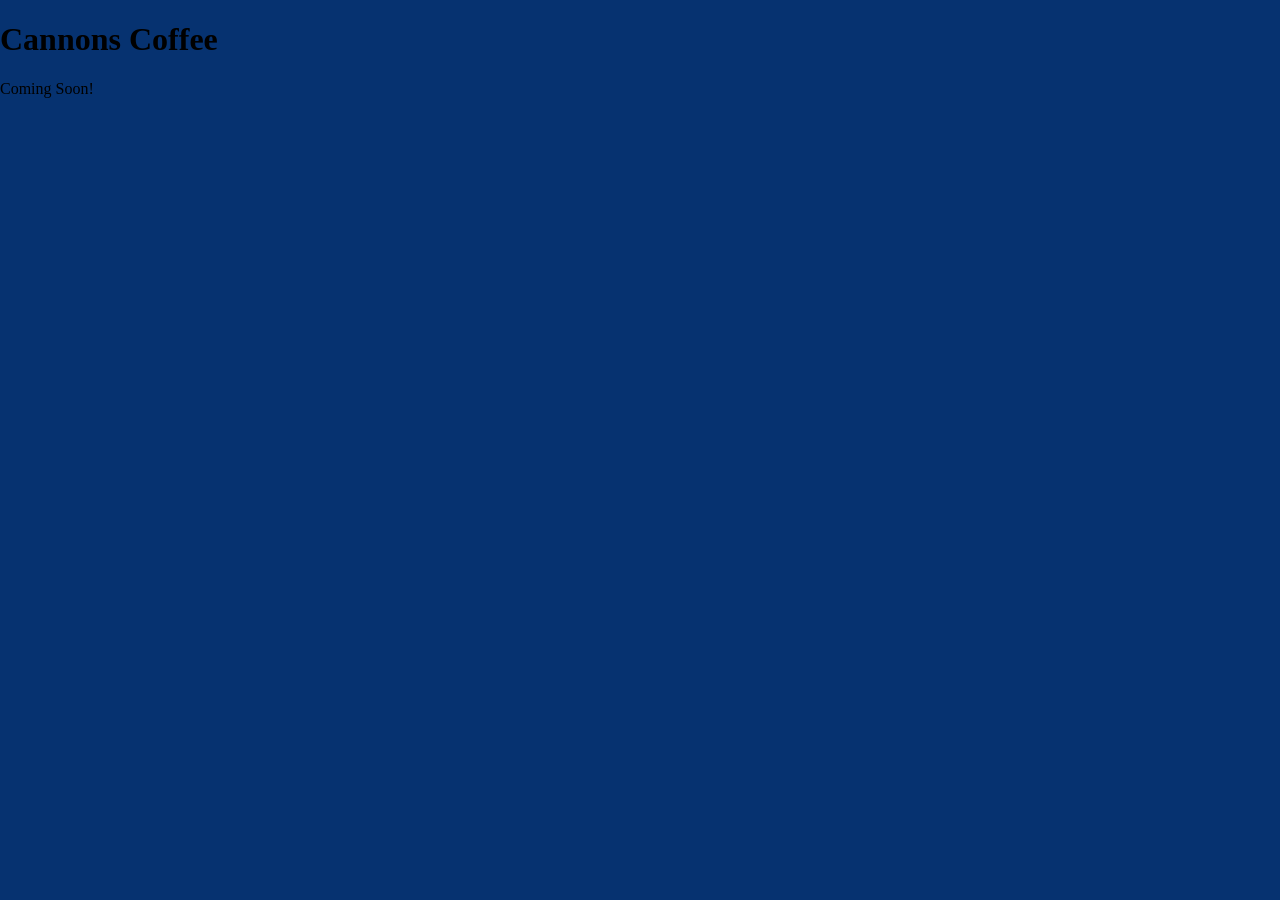
==== index.html @ d7ce9a8b "initial commit" ====
<!DOCTYPE html>
<html lang="en">
<head>
    <meta charset="UTF-8">
    <meta name="viewport" content="width=device-width, initial-scale=1.0">
    <title>Document</title>
    <link rel="stylesheet" href="css/style.css">
</head>
<body>
    <header>
        <h1>Cannons Coffee</h1>
    </header>
    <main>
        <p>Coming Soon!</p>
    </main>
    <footer>
    </footer>
</body>
</html>
---- css/style.css ----
/* BASIC FORMATTING */
html {
  box-sizing: border-box;
}
*,
*:before,
*:after {
  box-sizing: inherit;
}

body {
  color: black;
  background-color: #063270;
  margin: 0;
  padding: 0;
}
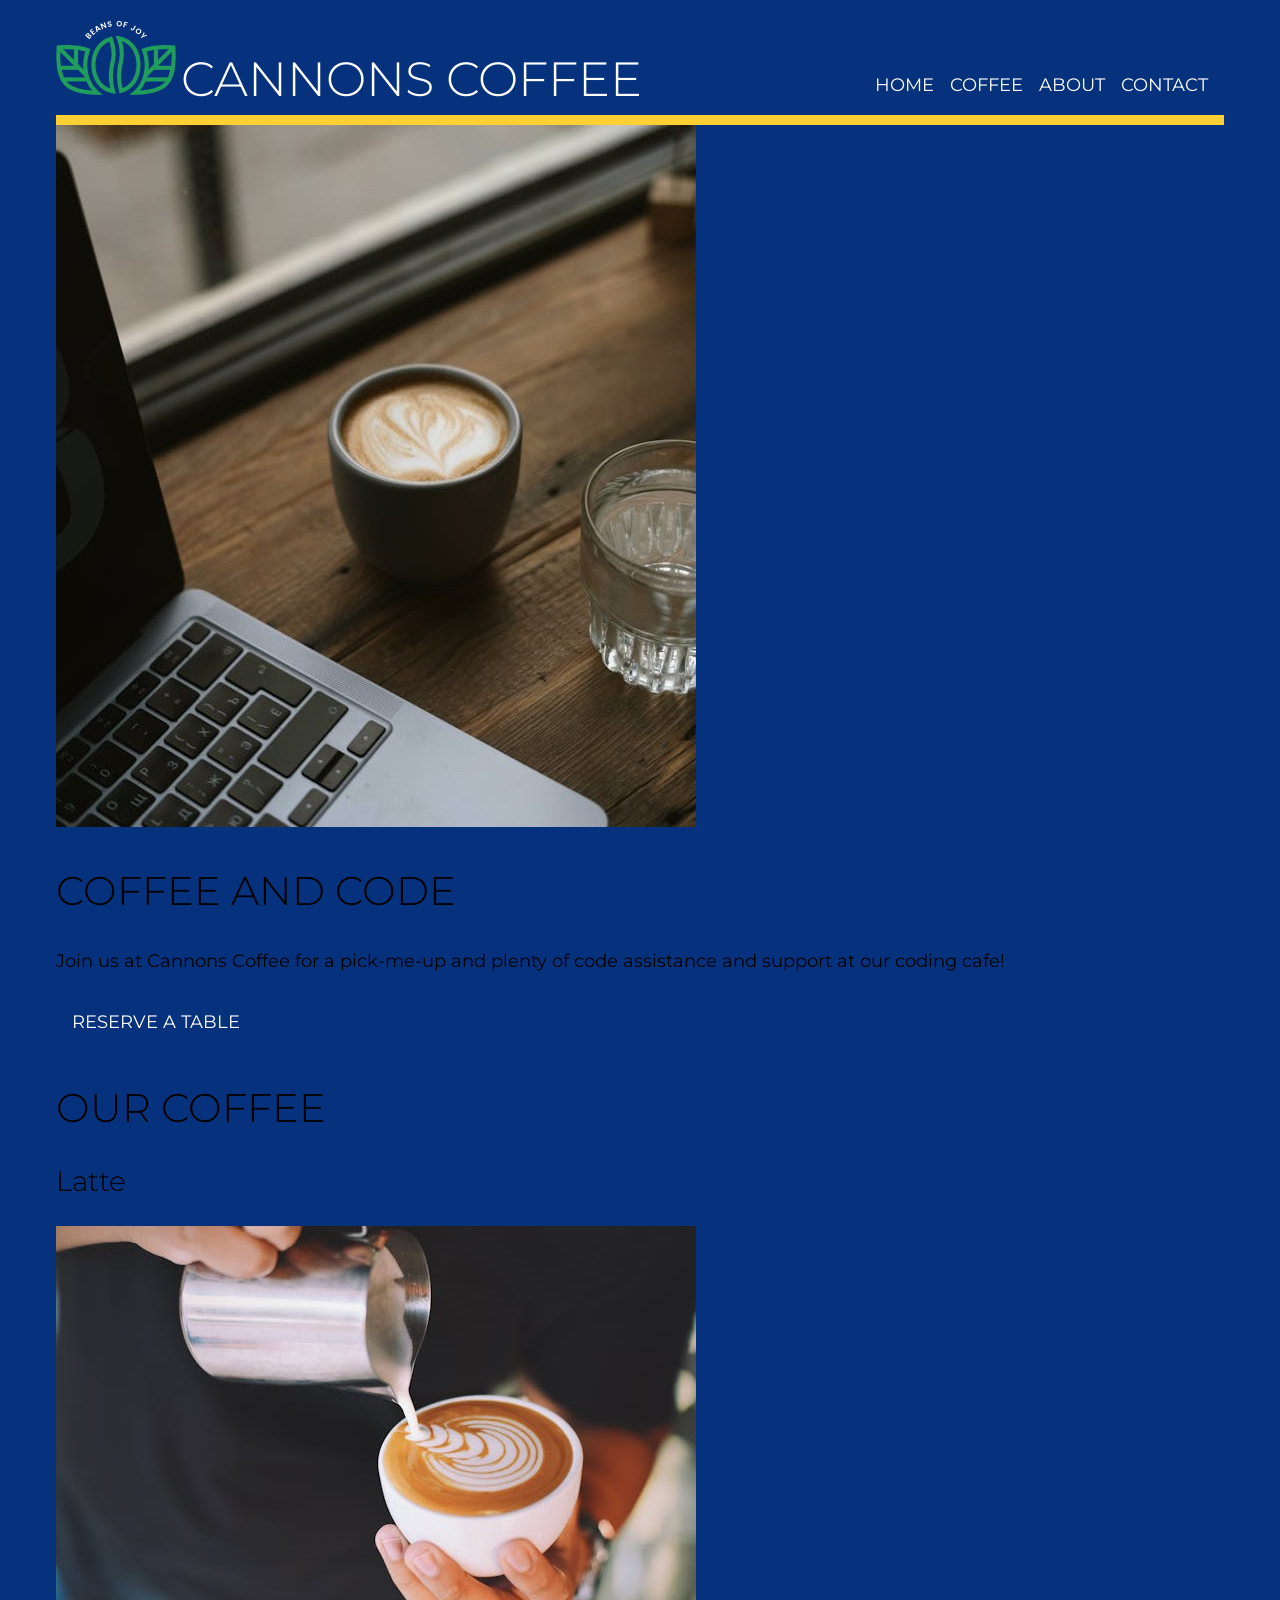
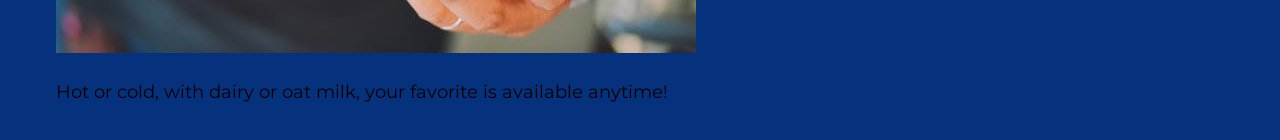
==== commit d05d80e0: "finished header css and html formats" ====
--- a/index.html
+++ b/index.html
@@ -1,19 +1,59 @@
 <!DOCTYPE html>
 <html lang="en">
+    
 <head>
-    <meta charset="UTF-8">
-    <meta name="viewport" content="width=device-width, initial-scale=1.0">
     <title>Document</title>
     <link rel="stylesheet" href="css/style.css">
 </head>
+
 <body>
+    <div class="container">
+
     <header>
-        <h1>Cannons Coffee</h1>
+        <div class="logo">
+            <img src="images/logo-nav.png" alt="Cannons Coffee Logo, Beans of Joy">
+                    
+        <h1>CANNONS COFFEE</h1> 
+        </div>
+        <nav>
+            <ul>
+                <li><a href="index.html">Home</a></li>
+                <li><a href="latte.html">Coffee</a></li>
+                <li><a href="https://www.starbucks.com" target="_blank">About</a></li>
+                <li><a href="mailto:escarletmaca@gmail.com" target="_blank">Contact</a></li>
+            </ul>
+        </nav>
+        
     </header>
+
     <main>
-        <p>Coming Soon!</p>
+        <div class="grid1">
+            <img src="images/coffee-computer.jpg" alt="coffee-computer"/>
+        <h2>COFFEE AND CODE</h2>
+        <p>Join us at Cannons Coffee for a pick-me-up and plenty of code assistance and support at our coding cafe! </p>
+        <p><a href="" target="_blank" class="button">RESERVE A TABLE</a></p>
+        </div>
+
+    <h2>OUR COFFEE</h2>
+    <div class="grid2">
+        <div class="cards">
+            <h3>Latte</h3>
+            <img src="images/latte.jpg" alt="coffee-latte"/>
+            <p>Hot or cold, with dairy or oat milk, your favorite is available anytime!</p>
+
+
+
+
+        </div>
+    </div>
+
     </main>
+
     <footer>
     </footer>
+
+    </div>
+
 </body>
+
 </html>
--- a/css/style.css
+++ b/css/style.css
@@ -1,7 +1,21 @@
+@import url('https://fonts.googleapis.com/css2?family=Montserrat:ital,wght@0,100..900;1,100..900&display=swap');
+
+:root {
+  --black: #000000;
+  --catalina: #06327d;
+  --bluetiful: #2b70e4;
+  --vegan: #209d5c;
+  --sunglow: #ffd034;
+  --white: #ffffff;
+  --lightblue: #cadbf8;
+  --font: montserrat;
+}
+
 /* BASIC FORMATTING */
 html {
   box-sizing: border-box;
 }
+
 *,
 *:before,
 *:after {
@@ -9,8 +23,110 @@
 }
 
 body {
+  font-family: var(--font);
+  font-size: 1.125rem;
+  line-height: 1.5;
   color: black;
-  background-color: #063270;
+  background-color: var(--catalina);
   margin: 0;
   padding: 0;
 }
+
+.container {
+  max-width: 1200px;
+  margin: 0 auto;
+  padding: 1rem;
+}
+
+h1 {
+  font-size: 3rem;
+  line-height: 1.1667;
+  font-weight: 300;
+  text-transform: uppercase;
+  margin: 0;
+}
+
+h2 {
+  font-size: 2.5rem;
+  line-height: 1.1667;
+  font-weight: 300;
+  text-transform: uppercase;
+
+}
+
+h3 {
+  font-size: 1.75rem;
+  line-height: 1.1667;
+  font-weight: 300;
+}
+
+.button {
+  display: inline-block;
+  padding: 1rem;
+  border-radius: 20px;
+  text-decoration: none;
+  background-color: var(--catalina);
+  color: var(--white)
+}
+
+nav {
+  padding-top: 0;
+}
+
+nav a {
+  text-decoration: none;
+  text-transform: uppercase;
+  color: var(--white);
+
+}
+
+nav ul {
+  list-style-type: none;
+  padding: 1rem;
+  margin: 0;
+  display: flex;
+  flex-flow: row wrap;
+  gap: 1rem;
+  margin-top: 2.5rem;
+}
+
+header {
+  text-align: center;
+  border-bottom: 10px solid #ffd034;
+
+  display: flex;
+  justify-content: center;
+  flex-flow: row wrap;
+
+}
+
+h1 {
+  color: var(--white);
+  display: inline;
+
+}
+
+
+@media (min-width: 650px) {
+  header {
+    justify-content: center;
+
+  }
+
+  nav ul {
+    justify-content: space-between;
+  }
+
+}
+
+@media (min-width: 1000px) {
+  header {
+    justify-content: space-between;
+  }
+
+  nav ul {
+    justify-content: space-between;
+  }
+
+
+}
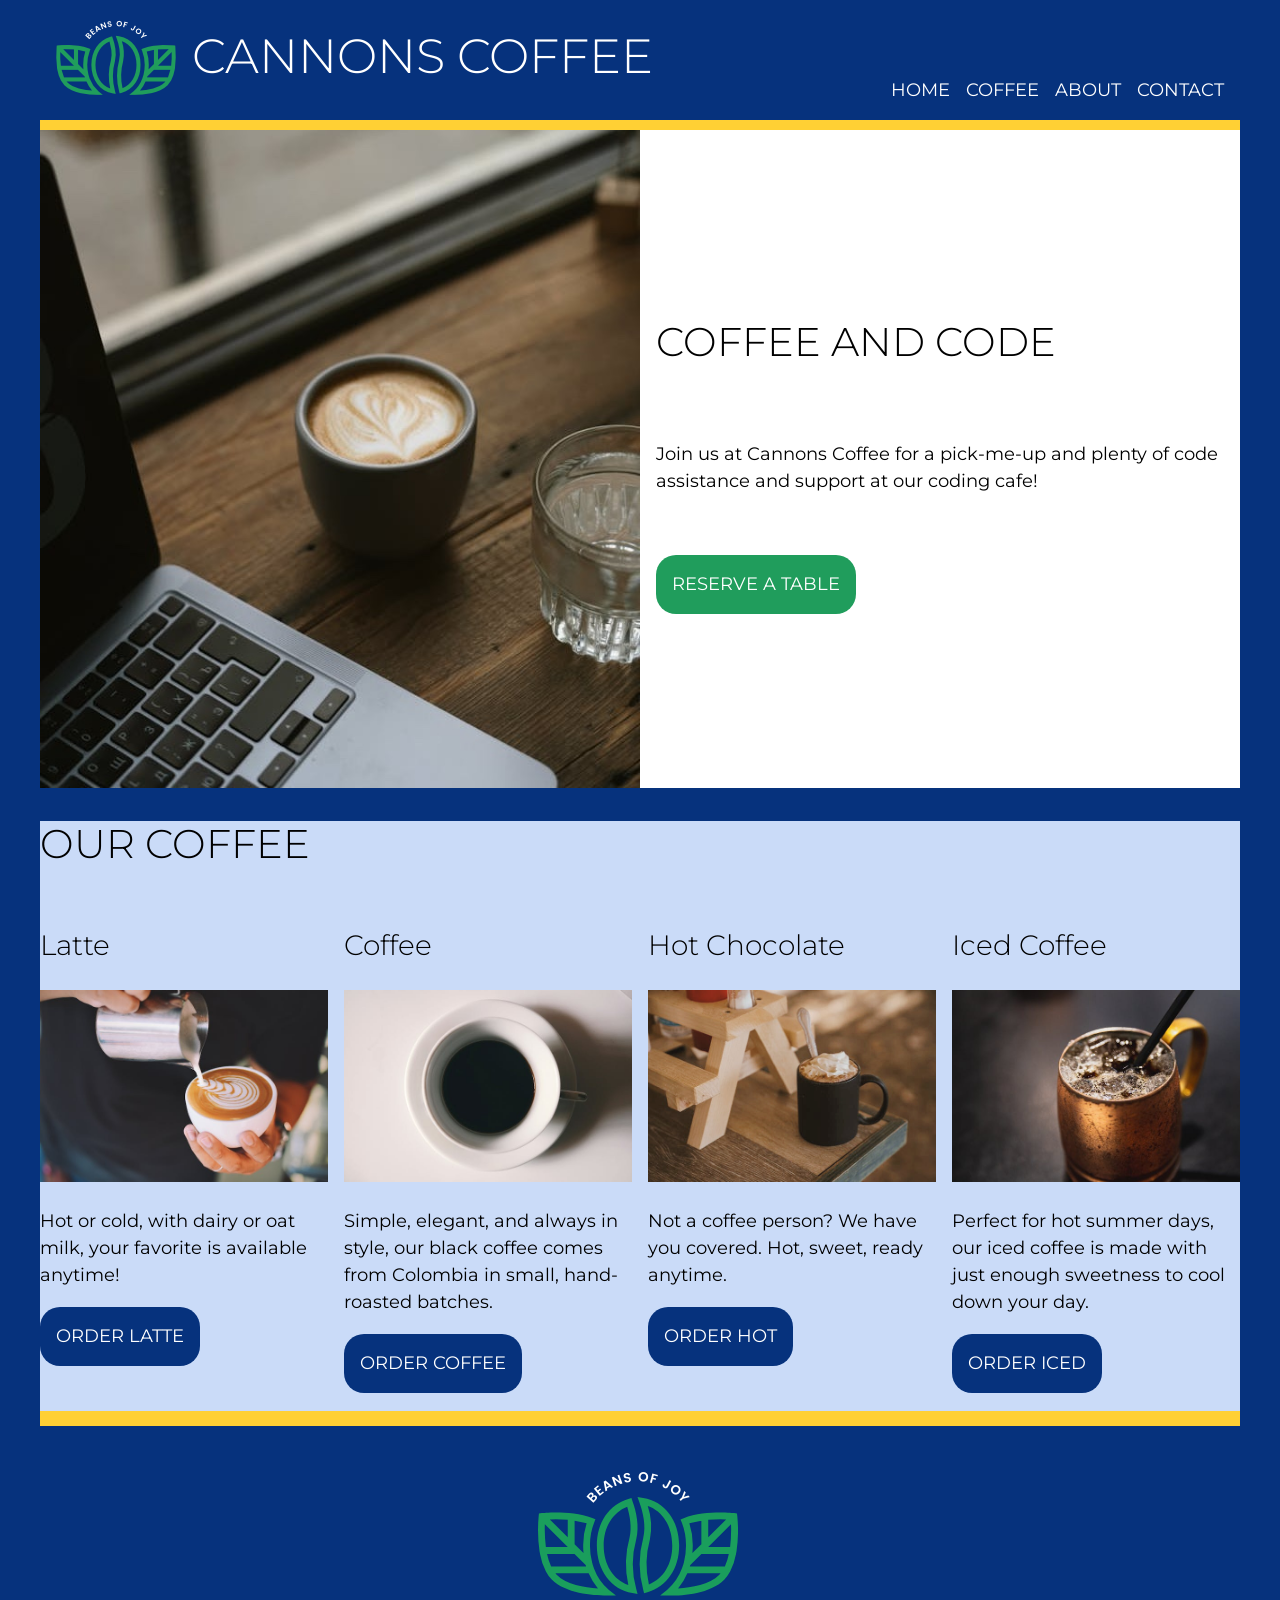
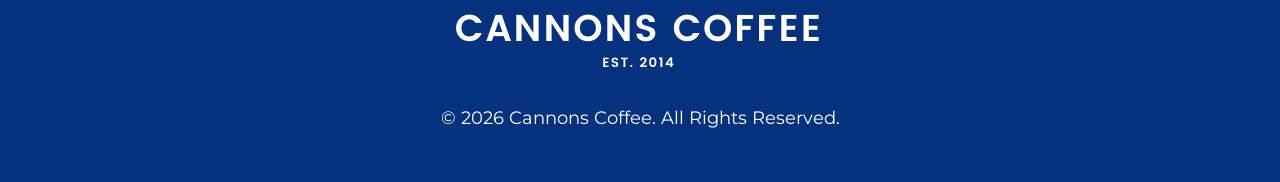
==== commit 6742c0aa: "added second page for the site, coded on css and html" ====
--- a/index.html
+++ b/index.html
@@ -28,20 +28,44 @@
 
     <main>
         <div class="grid1">
-            <img src="images/coffee-computer.jpg" alt="coffee-computer"/>
-        <h2>COFFEE AND CODE</h2>
+            <img src="images/coffee-computer.jpg" alt="Laptop with a cup of coffee and a glass of water"/>
+            <div class="gridtext">
+        <h2>coffee and code</h2>
         <p>Join us at Cannons Coffee for a pick-me-up and plenty of code assistance and support at our coding cafe! </p>
-        <p><a href="" target="_blank" class="button">RESERVE A TABLE</a></p>
+        <p><a href="https://www.google.com/?zx=1784225385060" target="_blank" class="button">RESERVE A TABLE</a></p>
         </div>
+</div>
+    <div class="grid2">
+        <h2>OUR COFFEE</h2>
+        <div class="cards">
 
-    <h2>OUR COFFEE</h2>
-    <div class="grid2">
-        <div class="cards">
+        <div class="card1">
             <h3>Latte</h3>
             <img src="images/latte.jpg" alt="coffee-latte"/>
             <p>Hot or cold, with dairy or oat milk, your favorite is available anytime!</p>
+            <p><a href="latte.html" target="_blank" class="button2">order latte</a></p>
+            </div>
 
+            <div class="card2">
+         <h3>Coffee</h3> 
+         <img src="images/coffee.jpg" alt="coffe in a cup"/>
+         <p>Simple, elegant, and always in style, our black coffee comes from Colombia in small, hand-roasted batches.</p>
+         <p><a href="https://www.google.com/?zx=1784225385060" target="_blank" class="button2">order coffee</a></p>
+            </div>
 
+            <div class="card3">
+         <h3>Hot Chocolate</h3>
+         <img src="images/hotchoc.jpg" alt="Hot chocolate in a cup with whipped cream"/>
+         <p>Not a coffee person? We have you covered. Hot, sweet, ready anytime.</p> 
+         <p><a href="https://www.google.com/?zx=1784225385060" target="_blank" class="button2">order hot</a></p>
+         </div>
+
+         <div class="card4">
+         <h3>Iced Coffee</h3>
+         <img src="images/iced.jpg" alt="Iced Coffee in a mug with straw"/>
+         <p>Perfect for hot summer days, our iced coffee is made with just enough sweetness to cool down your day.</p>
+        <p><a href="https://www.google.com/?zx=1784225385060" target="_blank" class="button2">order Iced</a></p>
+        </div>
 
 
         </div>
@@ -50,6 +74,8 @@
     </main>
 
     <footer>
+        <img src="images/logo-footer.png" alt="Beans of Joy! Est. 2014">
+        <p>&copy; 2026 Cannons Coffee. All Rights Reserved.</p>
     </footer>
 
     </div>
--- a/css/style.css
+++ b/css/style.css
@@ -35,7 +35,7 @@
 .container {
   max-width: 1200px;
   margin: 0 auto;
-  padding: 1rem;
+  padding: 0rem;
 }
 
 h1 {
@@ -65,12 +65,12 @@
   padding: 1rem;
   border-radius: 20px;
   text-decoration: none;
-  background-color: var(--catalina);
+  background-color: var(--vegan);
   color: var(--white)
 }
 
 nav {
-  padding-top: 0;
+  padding-top: 2rem;
 }
 
 nav a {
@@ -87,7 +87,7 @@
   display: flex;
   flex-flow: row wrap;
   gap: 1rem;
-  margin-top: 2.5rem;
+  margin-top: 1.5rem;
 }
 
 header {
@@ -97,6 +97,7 @@
   display: flex;
   justify-content: center;
   flex-flow: row wrap;
+  align-items: baseline;
 
 }
 
@@ -106,18 +107,105 @@
 
 }
 
+.grid1 {
+  display: grid;
+  grid-template-columns: 1fr 1fr;
+  background-color: var(--white);
+  width: 100%;
+  align-items: center;
+}
+
+img {
+  max-width: 100%;
+
+}
+
+.grid2 {
+  background-color: var(--lightblue);
+}
+
+.gridtext{
+  display: flex;
+  flex-direction: column;
+  justify-content: center;
+  gap: 1.5rem;
+  padding: 1rem;
+  align-items: flex-start;
+}
+.cards{
+  display: grid;
+  grid-template-columns: 1fr;
+  gap: 1rem;
+}
+.button2 {
+  display: inline-block;
+  padding: 1rem;
+  border-radius: 20px;
+  text-decoration: none;
+  background-color: var(--catalina);
+  color: var(--white);
+  text-transform: uppercase;
+}
+
+footer {
+  background-color: var(--catalina);
+  color: #ffffff;
+  text-align: center;
+  padding: 2rem 0;
+  border-top: 15px solid #ffd034;
+}
+
+.logo {
+  align-items: center;
+  padding: 1rem;
+  gap: 0.5;
+  
+}
+
+.buttonpage2 {
+  background-color: var(--vegan);
+  display: inline-block;
+  padding: 0.5rem;
+  border-radius: 20px;
+  text-decoration: none;
+
+}
+
+.lattegrid {
+  display: grid;
+  grid-template-columns: 1fr 1fr;
+  background-color: var(--white);
+  width: 100%;
+
+}
+.lattepageimg, .latte-text {
+display: flex;
+flex-direction: column;
+justify-content: center;
+gap: 1rem;
+padding: 1rem;
+align-items: flex-start;
+text-align: left;
+}
 
 @media (min-width: 650px) {
   header {
     justify-content: center;
 
   }
+.cards {
+  grid-template-columns: 1fr 1fr;
+  grid-template-rows: 1fr 1fr;
+}
 
   nav ul {
     justify-content: space-between;
   }
-
-}
+.card1 {
+  grid-column: 1/2;
+}
+}
+
 
 @media (min-width: 1000px) {
   header {
@@ -127,6 +215,18 @@
   nav ul {
     justify-content: space-between;
   }
-
-
+.cards {
+  grid-template-columns: 1fr 1fr 1fr 1fr;
+  grid-template-rows: 1fr;
+}
+.logo {
+  display: flex;
+  align-items: center;  
+  justify-content: flex-start;
+  gap: 1rem;
+  
+}
+.logo img {
+  display: block;
+}
 }
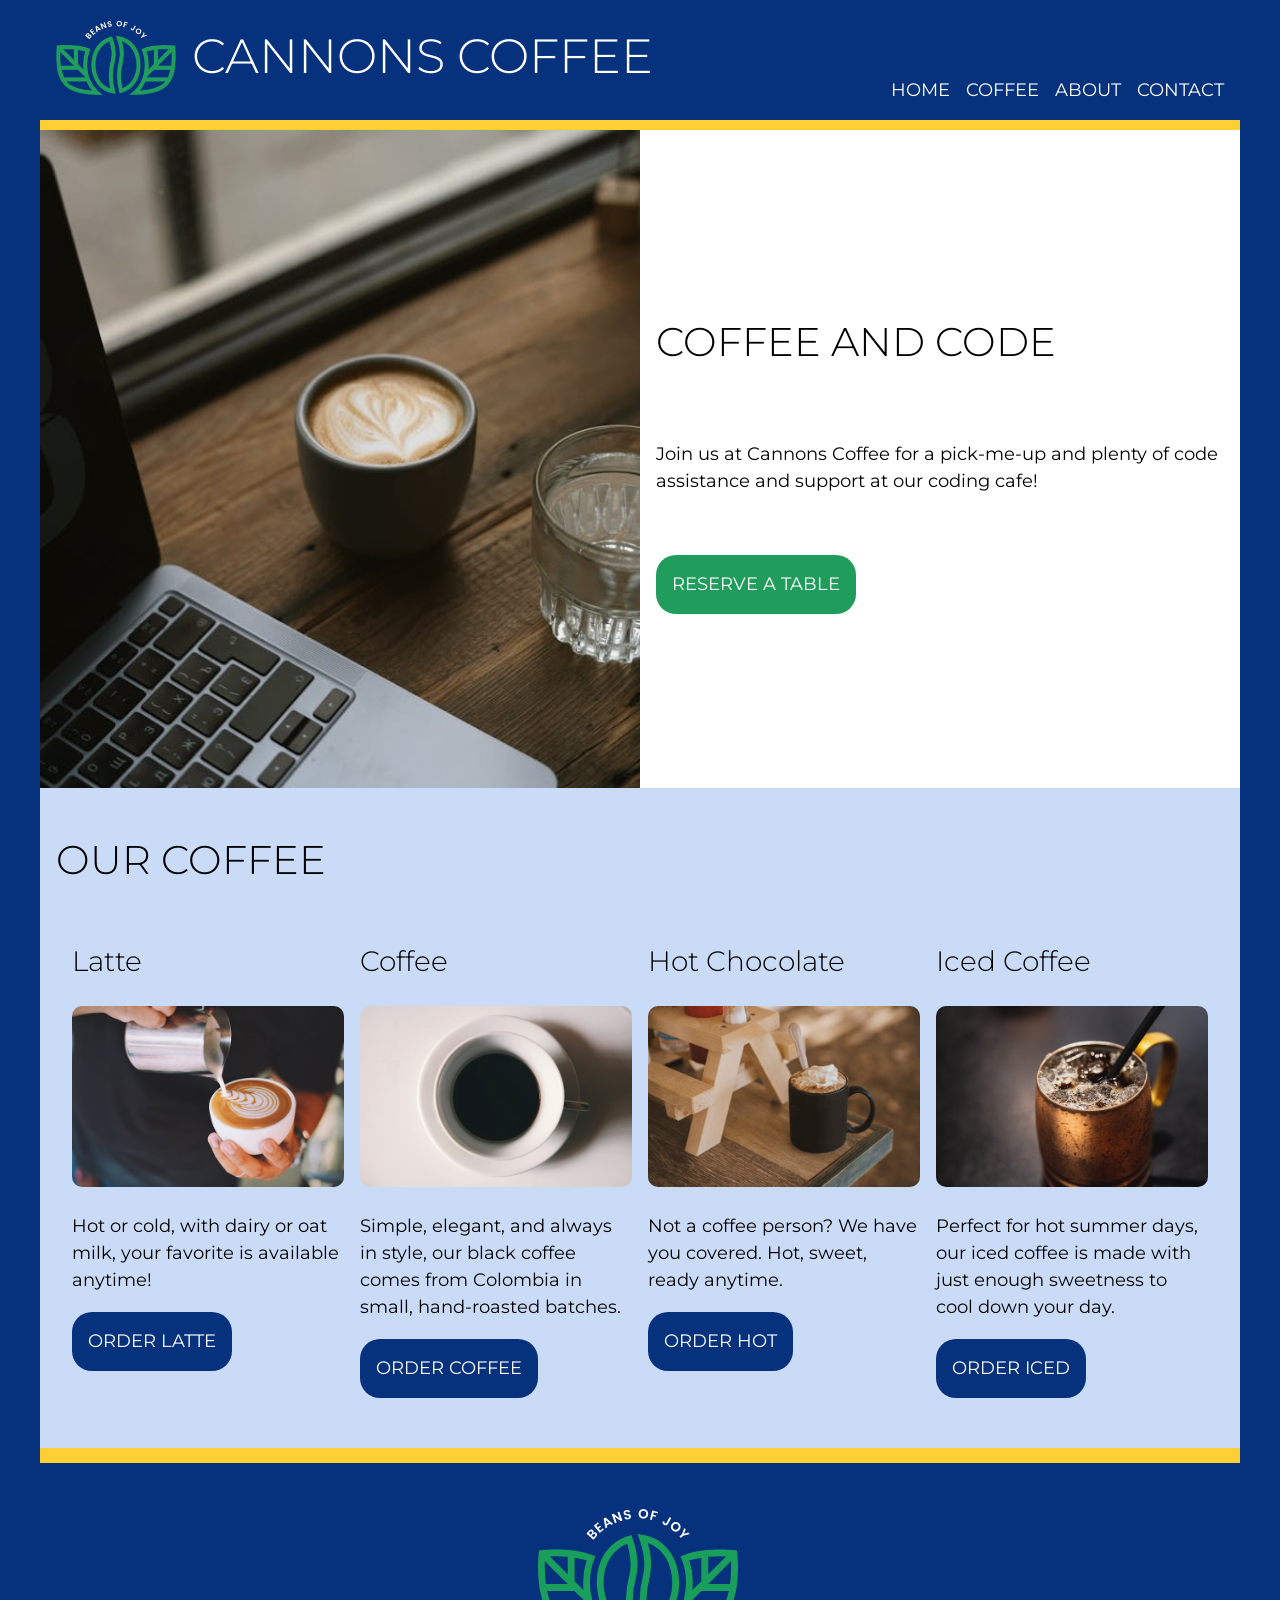
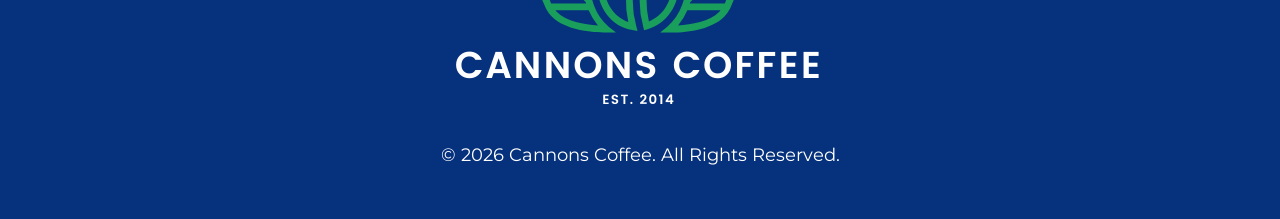
==== commit 3a0745c4: "added html5" ====
--- a/index.html
+++ b/index.html
@@ -2,6 +2,8 @@
 <html lang="en">
     
 <head>
+    <meta charset="UTF-8">
+    <meta name="viewport" content="width=device-width, initial-scale=1.0">
     <title>Document</title>
     <link rel="stylesheet" href="css/style.css">
 </head>
@@ -82,4 +84,4 @@
 
 </body>
 
-</html>+</html>
--- a/css/style.css
+++ b/css/style.css
@@ -120,8 +120,13 @@
 
 }
 
+.cards img {
+  border-radius: 10px;
+}
+
 .grid2 {
   background-color: var(--lightblue);
+  padding: 1rem;
 }
 
 .gridtext{
@@ -136,6 +141,7 @@
   display: grid;
   grid-template-columns: 1fr;
   gap: 1rem;
+  margin: 1rem;
 }
 .button2 {
   display: inline-block;
@@ -168,6 +174,7 @@
   padding: 0.5rem;
   border-radius: 20px;
   text-decoration: none;
+  color: var(--white)
 
 }
 
@@ -175,17 +182,12 @@
   display: grid;
   grid-template-columns: 1fr 1fr;
   background-color: var(--white);
-  width: 100%;
-
-}
-.lattepageimg, .latte-text {
-display: flex;
-flex-direction: column;
-justify-content: center;
-gap: 1rem;
-padding: 1rem;
-align-items: flex-start;
-text-align: left;
+  max-width: 100%;
+  gap: 1rem;
+  /* padding: 0%; */
+  align-items: center;
+  justify-content: center;
+
 }
 
 @media (min-width: 650px) {
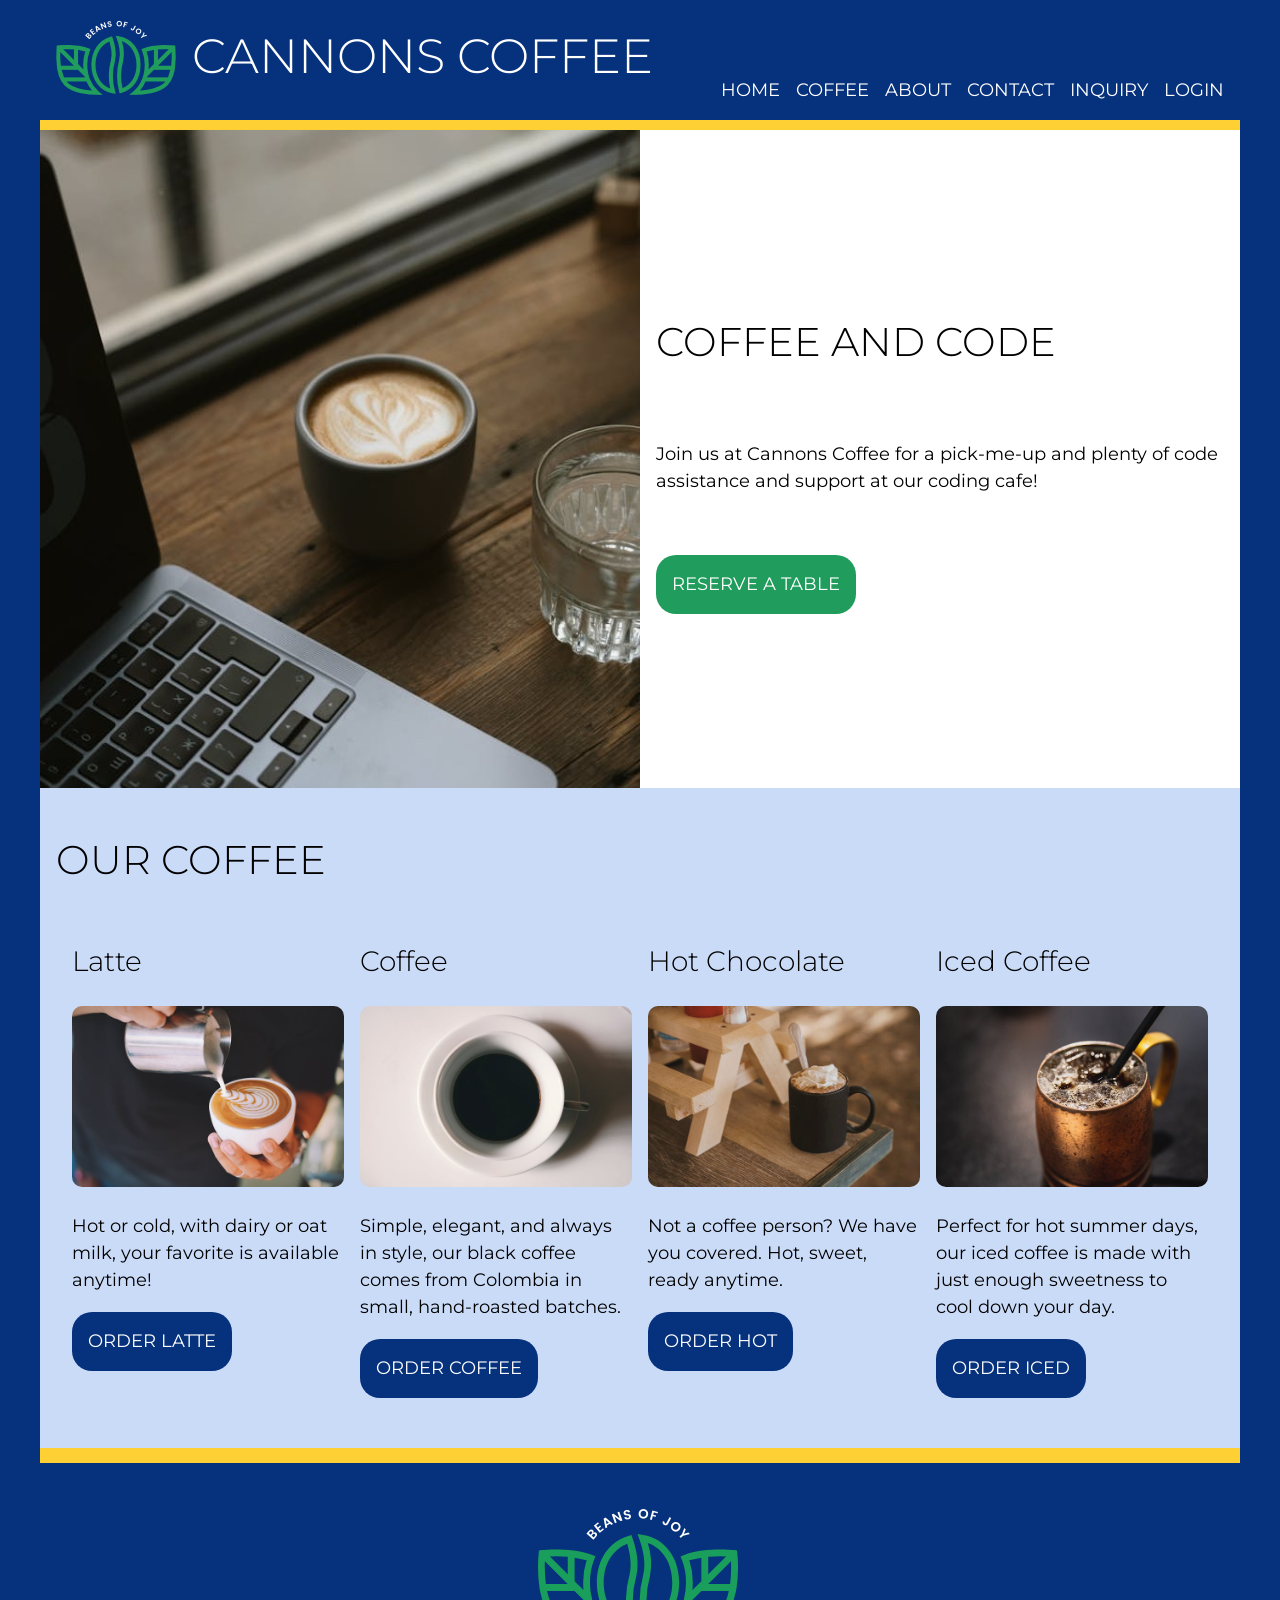
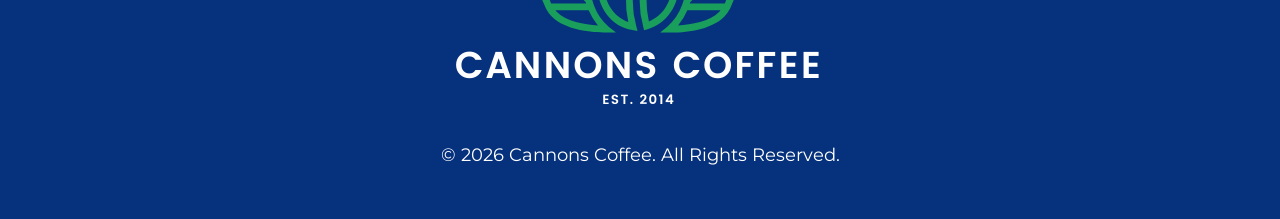
==== commit 268bf426: "added javascript" ====
--- a/index.html
+++ b/index.html
@@ -23,6 +23,8 @@
                 <li><a href="latte.html">Coffee</a></li>
                 <li><a href="https://www.starbucks.com" target="_blank">About</a></li>
                 <li><a href="mailto:escarletmaca@gmail.com" target="_blank">Contact</a></li>
+                <li><a href="inquiry.html">Inquiry</a></li>
+                <li><a href="login.html">Login</a></li>
             </ul>
         </nav>
         
